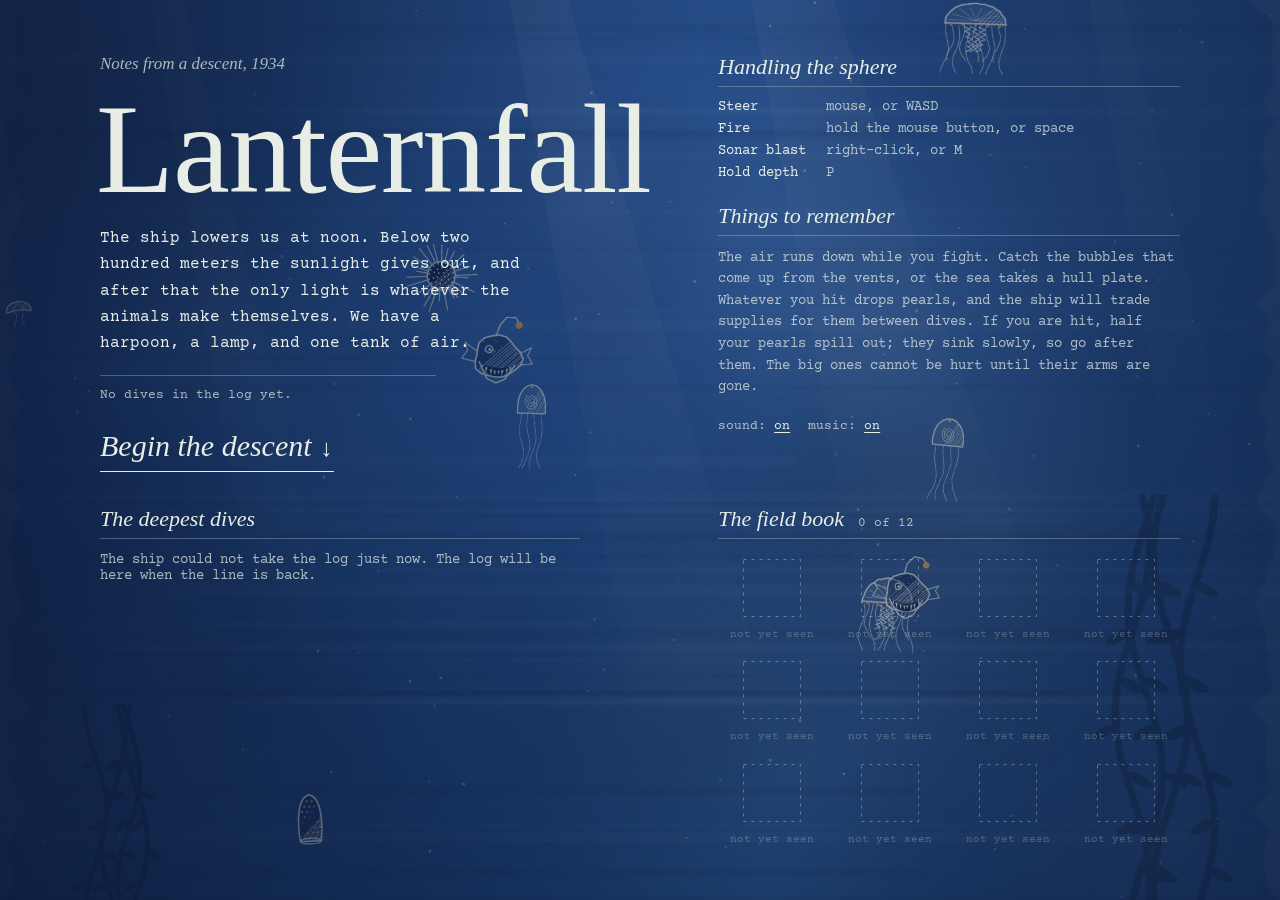
==== web/index.html @ 6cd735d4 "Host the game and its leaderboard on Simply The Supabase project behind the leaderboard is gone, so " ====
<!DOCTYPE html>
<html lang="en">
<head>
  <meta charset="utf-8">
  <meta name="viewport" content="width=device-width, initial-scale=1, maximum-scale=1, user-scalable=no, viewport-fit=cover">
  <title>Lanternfall</title>
  <meta name="description" content="A deep-sea shooter drawn like a 1930s cyanotype. Take a steel sphere down past the sunlight, log what lives there, and see how deep you get before the air runs out.">
  <meta name="theme-color" content="#20478c">
  <meta property="og:title" content="Lanternfall">
  <meta property="og:description" content="Notes from a descent. A deep-sea shooter drawn like an old cyanotype.">
  <link rel="icon" href="favicon.svg" type="image/svg+xml">
  <link rel="preconnect" href="https://fonts.googleapis.com">
  <link rel="preconnect" href="https://fonts.gstatic.com" crossorigin>
  <link href="https://fonts.googleapis.com/css2?family=Courier+Prime:ital,wght@0,400;0,700;1,400&family=IM+Fell+English:ital@0;1&display=swap" rel="stylesheet">
  <link rel="stylesheet" href="css/style.css">
</head>
<body>
  <canvas id="game"></canvas>

  <!-- HUD: typed straight onto the water, no boxes -->
  <div id="hud" class="hidden">
    <div class="hud-top">
      <p class="hud-score"><span id="score">0</span> points</p>
      <p class="hud-depth" id="depthLabel">120 m</p>
      <div class="hud-right">
        <p class="hud-stock">
          <span class="stock-item" title="Hull plates">hull <span id="hull" class="marks hull"></span></span>
          <span class="stock-item" title="Sonar charges">sonar <span id="sonarIcons" class="marks sonars"></span></span>
          <span class="stock-item purse" title="Pearls"><i class="pearl"></i><span id="pearls">0</span></span>
        </p>
        <button id="pauseBtn" class="pause-btn" aria-label="Pause">&#8214;</button>
      </div>
    </div>

    <div class="hud-bottom">
      <p class="hud-weapon"><span id="weaponName">harpoon</span>, <span id="grade">grade I</span></p>
      <p id="o2Box" class="hud-air">air <span id="o2Cells" class="air-cells"></span></p>
    </div>

    <button id="sonarBtn" class="sonar-btn" aria-label="Fire a sonar blast">
      <span>sonar</span>
      <b id="sonarCount">1</b>
    </button>
  </div>

  <!-- One line of advice at a time, the first time it is needed -->
  <p id="hintLine" class="hint-line hidden" aria-live="polite"><span class="hint-mark">Note</span> <span id="hintText"></span></p>

  <!-- A plate for the field book, shown the first time a species is taken -->
  <aside id="plateToast" class="plate-toast hidden" aria-live="polite">
    <canvas id="toastCanvas"></canvas>
    <div>
      <p class="toast-head">New entry in the book</p>
      <p class="latin" id="toastLatin"></p>
      <p class="common" id="toastCommon"></p>
      <p class="toast-note" id="toastNote"></p>
    </div>
  </aside>

  <!-- Title page -->
  <div id="menu" class="screen menu">
    <div class="title-page">
      <header class="masthead">
        <p class="overline">Notes from a descent, 1934</p>
        <h1 class="logo">Lanternfall</h1>
        <p class="lede">The ship lowers us at noon. Below two hundred meters the sunlight gives out, and after that the only light is whatever the animals make themselves. We have a harpoon, a lamp, and one tank of air.</p>
        <p class="record" id="record">No dives in the log yet.</p>
        <button id="playBtn" class="begin">Begin the descent <span aria-hidden="true">&darr;</span></button>
      </header>

      <section class="board">
        <h2>The deepest dives</h2>
        <ol id="boardList" class="board-list"><li class="board-note">Asking the ship&hellip;</li></ol>
        <p class="signed-as hidden" id="signedAs"><span id="signedAsText"></span> <button type="button" id="renameBtn" class="link">change</button></p>
        <form id="nameForm" class="sign hidden" autocomplete="off">
          <label for="nameInput">The name your dives go in the log under. Nobody else can take it.</label>
          <div class="sign-row">
            <input id="nameInput" name="name" maxlength="16" placeholder="your name" spellcheck="false" required>
            <button type="submit" class="plain">Sign</button>
          </div>
          <p class="sign-status" id="nameStatus" aria-live="polite"></p>
        </form>
      </section>

      <section class="notes">
        <h2>Handling the sphere</h2>
        <dl class="handling desktop-only">
          <dt>Steer</dt><dd>mouse, or WASD</dd>
          <dt>Fire</dt><dd>hold the mouse button, or space</dd>
          <dt>Sonar blast</dt><dd>right-click, or M</dd>
          <dt>Hold depth</dt><dd>P</dd>
        </dl>
        <dl class="handling touch-only">
          <dt>Steer</dt><dd>drag anywhere</dd>
          <dt>Fire</dt><dd>automatic while you touch</dd>
          <dt>Sonar blast</dt><dd>the round button</dd>
        </dl>

        <h2>Things to remember</h2>
        <p class="prose">The air runs down while you fight. Catch the bubbles that come up from the vents, or the sea takes a hull plate. Whatever you hit drops pearls, and the ship will trade supplies for them between dives. If you are hit, half your pearls spill out; they sink slowly, so go after them. The big ones cannot be hurt until their arms are gone.</p>

        <div class="switches">
          <button class="switch" data-toggle="sfx">sound: <span class="state">on</span></button>
          <button class="switch" data-toggle="music">music: <span class="state">on</span></button>
        </div>
      </section>

      <section class="book">
        <h2>The field book <span class="count" id="speciesCount">0 of 12</span></h2>
        <div id="plateGrid" class="plate-grid"></div>
      </section>
    </div>
  </div>

  <!-- Pause -->
  <div id="pause" class="screen hidden">
    <div class="sheet">
      <h2>Holding at <span id="pauseDepth">0</span> m</h2>
      <p class="prose">The winch is stopped. Nothing out there is moving either.</p>
      <div class="actions">
        <button id="resumeBtn" class="begin small">Carry on</button>
        <button id="restartBtn" class="plain">Start over</button>
        <button id="quitBtn" class="plain">Surface</button>
      </div>
      <div class="switches">
        <button class="switch" data-toggle="sfx">sound: <span class="state">on</span></button>
        <button class="switch" data-toggle="music">music: <span class="state">on</span></button>
      </div>
    </div>
  </div>

  <!-- Supplies lowered from the ship between waves -->
  <div id="dock" class="screen hidden">
    <div class="sheet dock-sheet">
      <p class="overline">Stopped at <span id="dockDepth">120</span> m. The ship has topped up the air.</p>
      <h2>Supplies from the ship</h2>
      <p class="purse-line">In the basket: <i class="pearl"></i><b id="dockPearls">0</b> pearls</p>
      <div id="dockItems" class="shop"></div>
      <button id="diveBtn" class="begin small">Go deeper <span aria-hidden="true">&darr;</span></button>
    </div>
  </div>

  <!-- The last entry -->
  <div id="gameover" class="screen hidden">
    <div class="sheet last-entry">
      <p class="overline">Last entry</p>
      <h2>The line went quiet at <span id="goDepth">0</span> m.</h2>
      <p class="prose">That is <span id="goZone">sunlit water</span>. Before the telephone cut out we had taken <b id="goKills">0</b> of them and brought up <b id="goPearls">0</b> pearls. The field book has <b id="goSpecies">0 of 12</b> species in it.</p>
      <p class="score-line">Score for the dive: <b id="goScore">0</b></p>
      <p class="prose small" id="goBest"></p>
      <form id="signForm" class="sign" autocomplete="off">
        <label for="signName" id="signLabel">Sign the log, so the others can see how deep you went. You only sign once; after that every dive goes in by itself.</label>
        <div class="sign-row" id="signRow">
          <input id="signName" name="name" maxlength="16" placeholder="your name" spellcheck="false" required>
          <button type="submit" id="signBtn" class="plain">Sign</button>
        </div>
        <p class="sign-status" id="signStatus" aria-live="polite"></p>
      </form>
      <div class="actions">
        <button id="againBtn" class="begin small">Send down another sphere</button>
        <button id="goMenuBtn" class="plain">Back to the title page</button>
      </div>
    </div>
  </div>

  <script src="js/util.js"></script>
  <script src="js/audio.js"></script>
  <script src="js/sprites.js"></script>
  <script src="js/background.js"></script>
  <script src="js/entities.js"></script>
  <script src="js/weapons.js"></script>
  <script src="js/waves.js"></script>
  <script src="js/bosses.js"></script>
  <script src="js/leaderboard.js"></script>
  <script src="js/core.js"></script>
  <script src="js/input.js"></script>
  <script src="js/render.js"></script>
  <script src="js/ui.js"></script>
  <script src="js/main.js"></script>
</body>
</html>
---- web/css/style.css ----
/* Lanternfall. The whole thing is a cyanotype: paper-white on Prussian blue,
   one warm amber for things that give off light, and nothing else.
   Type is a 17th-century face for headings and a typewriter for everything else. */

:root {
  --blue: #20478c;
  --blue-deep: #0b1d44;
  --blue-dim: rgba(8, 20, 50, 0.72);
  --paper: #e8eee6;
  --paper-dim: rgba(232, 238, 230, 0.72);
  --paper-faint: rgba(232, 238, 230, 0.28);
  --amber: #f2a93b;
  --fell: 'IM Fell English', Georgia, 'Times New Roman', serif;
  --type: 'Courier Prime', 'Courier New', Courier, monospace;
  --safe-t: env(safe-area-inset-top, 0px);
  --safe-b: env(safe-area-inset-bottom, 0px);
  --safe-l: env(safe-area-inset-left, 0px);
  --safe-r: env(safe-area-inset-right, 0px);
}

* { box-sizing: border-box; margin: 0; padding: 0; }

html, body {
  height: 100%;
  background: var(--blue);
  color: var(--paper);
  font-family: var(--type);
  font-size: 15px;
  overflow: hidden;
  user-select: none;
  -webkit-user-select: none;
  -webkit-tap-highlight-color: transparent;
  overscroll-behavior: none;
}

#game { position: fixed; inset: 0; display: block; touch-action: none; }
body.hide-cursor, body.hide-cursor #game { cursor: none; }

.hidden { display: none !important; }

button { font: inherit; color: inherit; border: 0; background: none; cursor: pointer; text-align: left; }
button:focus-visible { outline: 1px dashed var(--amber); outline-offset: 4px; }

.touch-only { display: none !important; }
body.touch .touch-only { display: grid !important; }
body.touch .desktop-only { display: none !important; }

h1, h2 { font-family: var(--fell); font-weight: 400; }
b { font-weight: 700; }

.overline { font-family: var(--fell); font-style: italic; font-size: 17px; color: var(--paper-dim); }
.prose { line-height: 1.6; color: var(--paper-dim); max-width: 60ch; }
.prose.small { font-size: 13px; }
.prose b { color: var(--paper); }

/* ------------------------------------------------------------ buttons */

/* The main action is words with a pen line under them, nothing more. */
.begin {
  font-family: var(--fell); font-style: italic;
  font-size: 30px; line-height: 1.2;
  padding: 2px 0 6px;
  background-image: linear-gradient(var(--paper), var(--paper));
  background-size: 100% 1px;
  background-position: 0 100%;
  background-repeat: no-repeat;
  transition: background-size 0.25s ease, color 0.15s;
}
.begin span { font-style: normal; font-family: var(--type); font-size: 0.8em; display: inline-block; transition: transform 0.2s; }
.begin:hover { color: var(--amber); background-image: linear-gradient(var(--amber), var(--amber)); background-size: 100% 2px; }
.begin:hover span { transform: translateY(4px); }
.begin.small { font-size: 23px; }

.plain { font-size: 14px; color: var(--paper-dim); text-decoration: underline; text-underline-offset: 4px; text-decoration-thickness: 1px; }
.plain:hover { color: var(--paper); }

.switches { display: flex; gap: 18px; flex-wrap: wrap; font-size: 13px; }
.switch { color: var(--paper-dim); }
.switch .state { color: var(--paper); text-decoration: underline; text-underline-offset: 3px; }
.switch.off .state { color: var(--paper-faint); text-decoration: line-through; }
.switch:hover .state { color: var(--amber); }

/* ------------------------------------------------------------ screens */

.screen {
  position: fixed; inset: 0;
  /* children centre themselves with margin: auto, so tall content scrolls instead of being clipped at the top */
  display: flex; flex-direction: column; align-items: center; justify-content: flex-start;
  padding: calc(28px + var(--safe-t)) 16px calc(28px + var(--safe-b));
  background: rgba(8, 20, 50, 0.55);
  overflow-y: auto;
  touch-action: pan-y;
  animation: fade 0.4s ease;
}
@keyframes fade { from { opacity: 0; } to { opacity: 1; } }

/* A sheet is a printed plate: a darker field inside a double rule. */
.sheet {
  display: flex; flex-direction: column; gap: 16px;
  width: min(560px, 100%);
  margin: auto 0;
  padding: 30px 30px 26px;
  background: var(--blue-dim);
  border: 1px solid var(--paper-faint);
  outline: 1px solid var(--paper-faint);
  outline-offset: 5px;
}
.sheet h2 { font-size: 36px; line-height: 1.1; }
.actions { display: flex; align-items: baseline; gap: 26px; flex-wrap: wrap; margin-top: 6px; }

/* ------------------------------------------------------------ title page */

.menu { background: linear-gradient(90deg, rgba(8, 20, 50, 0.7), rgba(8, 20, 50, 0.25) 60%, rgba(8, 20, 50, 0.45)); }

.title-page {
  display: grid;
  grid-template-columns: minmax(0, 1.2fr) minmax(0, 1fr);
  grid-template-areas: 'mast notes' 'board book';
  column-gap: 64px; row-gap: 34px;
  width: 100%; max-width: 1080px;
  margin: auto 0;
}
.masthead { grid-area: mast; align-self: end; display: flex; flex-direction: column; align-items: flex-start; gap: 18px; }
.notes { grid-area: notes; display: flex; flex-direction: column; gap: 12px; }
.book { grid-area: book; }
.board { grid-area: board; align-self: start; max-width: 480px; }

.logo {
  font-size: clamp(64px, 10vw, 128px);
  line-height: 0.9;
  letter-spacing: -0.01em;
  margin-left: -4px;
}
.lede { font-size: 16px; line-height: 1.65; max-width: 42ch; }
.record { font-size: 13px; color: var(--paper-dim); padding-top: 12px; border-top: 1px solid var(--paper-faint); width: min(100%, 42ch); }
.masthead .begin { margin-top: 6px; }

.notes h2, .book h2, .board h2 {
  font-size: 22px; font-style: italic;
  padding-bottom: 6px;
  border-bottom: 1px solid var(--paper-faint);
}
.notes h2:not(:first-child) { margin-top: 10px; }
.notes .prose { font-size: 13.5px; }
.notes .switches { margin-top: 8px; }

.handling { display: grid; grid-template-columns: auto 1fr; column-gap: 20px; row-gap: 6px; font-size: 13.5px; }
.handling dt { color: var(--paper); }
.handling dd { color: var(--paper-dim); }

.count { font-family: var(--type); font-style: normal; font-size: 13px; color: var(--paper-dim); margin-left: 8px; }

.plate-grid { display: grid; grid-template-columns: repeat(4, minmax(0, 1fr)); gap: 14px 10px; margin-top: 14px; }
.plate { display: flex; flex-direction: column; align-items: center; gap: 6px; }
.plate canvas { width: 70px; height: 70px; }
.plate figcaption { font-family: var(--fell); font-style: italic; font-size: 13px; text-align: center; line-height: 1.15; }
.plate.unknown figcaption { color: var(--paper-faint); font-family: var(--type); font-style: normal; font-size: 11px; }

/* ------------------------------------------------------------ the deepest dives */

.board-list { list-style: none; margin-top: 8px; font-size: 13.5px; }
.board-list li { display: grid; grid-template-columns: 26px 1fr auto auto; gap: 14px; align-items: baseline; padding: 5px 0; border-bottom: 1px dotted var(--paper-faint); }
.board-list .n { color: var(--paper-dim); }
.board-list .who { font-family: var(--fell); font-style: italic; font-size: 17px; overflow: hidden; text-overflow: ellipsis; white-space: nowrap; }
.board-list .dep { color: var(--paper-dim); text-align: right; }
.board-list .pts { text-align: right; min-width: 64px; }
.board-list li.me .who, .board-list li.me .pts { color: var(--amber); }
.board-list li.board-note { display: block; color: var(--paper-dim); border: 0; }

.sign { display: flex; flex-direction: column; gap: 8px; padding-top: 12px; border-top: 1px solid var(--paper-faint); font-size: 13px; color: var(--paper-dim); }
.sign-row { display: flex; align-items: baseline; gap: 16px; }
.sign input {
  flex: 1; min-width: 0;
  font-family: var(--fell); font-style: italic; font-size: 22px;
  color: var(--paper);
  background: none; border: 0; border-bottom: 1px solid var(--paper-dim);
  padding: 2px 0 4px;
  user-select: text; -webkit-user-select: text;
}
.sign input::placeholder { color: var(--paper-faint); }
.sign input:focus { outline: none; border-bottom-color: var(--amber); }
.sign-status { min-height: 1.2em; color: var(--paper); }
.sign-status.err { color: var(--amber); }
.sign.done .sign-row, .sign.done label { display: none; }
.board .sign { margin-top: 14px; }
.signed-as { margin-top: 10px; font-size: 13px; color: var(--paper-dim); }
.signed-as b { font-family: var(--fell); font-style: italic; font-weight: normal; font-size: 16px; color: var(--paper); }
.link { font-size: 13px; color: var(--paper-dim); text-decoration: underline; text-underline-offset: 3px; text-decoration-thickness: 1px; }
.link:hover { color: var(--paper); }
.board-list li.gap { display: block; color: var(--paper-faint); border: 0; padding: 0; text-align: center; }

/* ------------------------------------------------------------ dock */

.dock-sheet h2 { margin-top: -6px; }
.purse-line { font-size: 14px; color: var(--paper-dim); display: flex; align-items: center; gap: 7px; }
.purse-line b { color: var(--paper); font-size: 18px; }

.shop { display: flex; flex-direction: column; border-top: 1px solid var(--paper-faint); }
.item {
  display: grid; grid-template-columns: 24px 1fr auto; align-items: baseline; gap: 12px;
  width: 100%; padding: 11px 6px;
  border-bottom: 1px solid var(--paper-faint);
  transition: background 0.15s;
}
.item:hover { background: rgba(232, 238, 230, 0.07); }
.item .letter { color: var(--paper-dim); }
.item-text { display: flex; flex-direction: column; gap: 3px; min-width: 0; }
.item-text b { font-family: var(--fell); font-weight: 400; font-size: 19px; }
.item-text small { font-size: 12.5px; color: var(--paper-dim); line-height: 1.4; }
.price { font-size: 13px; white-space: nowrap; }
.item:hover .price { color: var(--amber); }
.item.cant { opacity: 0.45; }
.item.maxed { opacity: 0.45; cursor: default; }
.item.maxed:hover, .item.cant:hover { background: none; }
.dock-sheet .begin { align-self: flex-end; }

/* ------------------------------------------------------------ last entry */

.last-entry h2 { font-style: italic; font-size: 38px; }
.score-line { font-size: 15px; padding-top: 12px; border-top: 1px solid var(--paper-faint); }
.score-line b { font-family: var(--fell); font-weight: 400; font-size: 30px; margin-left: 6px; }

/* ------------------------------------------------------------ small pearl mark */

.pearl {
  flex: none; display: inline-block; width: 11px; height: 11px;
  border-radius: 50%;
  background: var(--paper);
  box-shadow: inset -2px -2px 0 rgba(32, 71, 140, 0.45);
}

/* ------------------------------------------------------------ HUD */

#hud {
  position: fixed; inset: 0; pointer-events: none;
  text-shadow: 0 1px 0 var(--blue-deep), 0 0 6px rgba(8, 20, 50, 0.8);
}
.hud-top {
  position: absolute; top: calc(12px + var(--safe-t)); left: calc(16px + var(--safe-l)); right: calc(12px + var(--safe-r));
  display: flex; align-items: flex-start; justify-content: space-between; gap: 10px;
}
.hud-score { font-size: 13px; color: var(--paper-dim); padding-top: 6px; }
.hud-score span { font-family: var(--fell); font-size: 26px; color: var(--paper); margin-right: 4px; }
.hud-depth {
  position: absolute; left: 50%; transform: translateX(-50%);
  font-family: var(--fell); font-style: italic; font-size: 26px; white-space: nowrap;
}
.hud-right { display: flex; gap: 10px; align-items: flex-start; }
.hud-stock { display: flex; align-items: center; gap: 16px; font-size: 13px; color: var(--paper-dim); padding-top: 9px; }
.stock-item { display: inline-flex; align-items: center; gap: 6px; }
.purse { color: var(--paper); gap: 5px; }
.marks { display: inline-flex; align-items: center; gap: 3px; }
.marks b { margin-left: 3px; color: var(--paper); font-weight: 400; }
.hull i { width: 9px; height: 11px; background: var(--paper); }
.sonars i { width: 10px; height: 10px; border: 1px solid var(--paper); border-radius: 50%; box-shadow: inset 0 0 0 2px var(--blue), inset 0 0 0 3px var(--paper); }

.pause-btn {
  pointer-events: auto;
  width: 38px; height: 38px;
  display: grid; place-items: center;
  font-size: 20px; line-height: 1;
  border: 1px solid var(--paper-faint);
}
.pause-btn:hover { border-color: var(--paper); }

.hud-bottom {
  position: absolute; left: calc(16px + var(--safe-l)); bottom: calc(14px + var(--safe-b));
  display: flex; flex-direction: column; gap: 6px;
}
.hud-weapon { font-family: var(--fell); font-style: italic; font-size: 21px; }
.hud-air { display: flex; align-items: center; gap: 8px; font-size: 13px; color: var(--paper-dim); }
.air-cells { display: inline-flex; gap: 4px; }
.air-cells i { width: 10px; height: 10px; border-radius: 50%; border: 1px solid var(--paper-dim); }
.air-cells i.on { background: var(--paper); border-color: var(--paper); }
.hud-air.low { color: var(--amber); }
.hud-air.low .air-cells i.on { background: var(--amber); border-color: var(--amber); animation: blink 0.5s steps(2) infinite; }
@keyframes blink { 50% { opacity: 0.25; } }

.sonar-btn {
  display: none;
  position: absolute; right: calc(16px + var(--safe-r)); bottom: calc(18px + var(--safe-b));
  pointer-events: auto;
  width: 70px; height: 70px; border-radius: 50%;
  flex-direction: column; align-items: center; justify-content: center; gap: 1px;
  background: var(--blue-dim);
  border: 1px solid var(--paper);
  outline: 1px solid var(--paper-faint); outline-offset: 4px;
  text-align: center;
  font-size: 12px;
}
.sonar-btn b { font-weight: 700; font-size: 20px; line-height: 1; }
.sonar-btn:active { background: rgba(242, 169, 59, 0.25); }
body.touch .sonar-btn { display: flex; }

/* ------------------------------------------------------------ first-dive notes */

.hint-line {
  position: fixed; z-index: 6;
  left: calc(16px + var(--safe-l)); bottom: calc(78px + var(--safe-b));
  width: max-content; max-width: min(420px, calc(100% - 110px));
  padding: 8px 14px 9px;
  background: var(--blue-dim);
  border-left: 1px solid var(--amber);
  font-size: 13.5px; line-height: 1.45;
  pointer-events: none;
  animation: hint-in 0.4s ease both;
}
.hint-mark { font-family: var(--fell); font-style: italic; font-size: 16px; color: var(--amber); margin-right: 6px; }
@keyframes hint-in { from { opacity: 0; transform: translateX(-8px); } to { opacity: 1; transform: none; } }

/* ------------------------------------------------------------ field-book plate */

.plate-toast {
  position: fixed; z-index: 5;
  top: calc(64px + var(--safe-t)); right: calc(16px + var(--safe-r));
  width: min(340px, calc(100% - 32px));
  display: grid; grid-template-columns: 76px 1fr; gap: 12px; align-items: start;
  padding: 14px 16px 14px 12px;
  background: var(--blue-dim);
  border: 1px solid var(--paper-faint);
  outline: 1px solid var(--paper-faint); outline-offset: 4px;
  pointer-events: none;
  animation: plate-in 0.45s ease both;
}
@keyframes plate-in { from { opacity: 0; transform: translateY(-8px); } to { opacity: 1; transform: none; } }
.plate-toast canvas { width: 76px; height: 76px; }
.toast-head { font-size: 11px; color: var(--amber); }
.latin { font-family: var(--fell); font-style: italic; font-size: 20px; line-height: 1.15; margin-top: 2px; }
.common { font-size: 12px; color: var(--paper-dim); margin-top: 2px; }
.toast-note { font-size: 12px; line-height: 1.45; margin-top: 6px; color: var(--paper); }

/* ------------------------------------------------------------ small screens */

@media (max-width: 860px) {
  .title-page { grid-template-columns: minmax(0, 1fr); grid-template-areas: 'mast' 'board' 'notes' 'book'; row-gap: 40px; max-width: 540px; }
  .menu { background: rgba(8, 20, 50, 0.5); }
}

@media (max-width: 640px) {
  .sheet { padding: 24px 20px 22px; }
  .sheet h2 { font-size: 30px; }
  .last-entry h2 { font-size: 31px; }
  .begin { font-size: 26px; }
  .hud-depth { top: 44px; font-size: 21px; }
  .hud-score span { font-size: 21px; }
  .hud-stock { gap: 10px; font-size: 12px; }
  .stock-item.purse { display: none; }
  .hud-weapon { font-size: 18px; }
  .air-cells i { width: 8px; height: 8px; }
  .plate-grid { grid-template-columns: repeat(3, minmax(0, 1fr)); }
  .plate canvas { width: 72px; height: 72px; }
  .plate-toast { top: calc(84px + var(--safe-t)); right: 16px; }
  #hud.boss .hud-depth { display: none; }
}

@media (max-width: 380px) {
  .hud-stock .stock-item:not(.purse) { font-size: 0; gap: 0; }
  .hud-stock .stock-item:not(.purse) .marks { font-size: 12px; }
}

@media (prefers-reduced-motion: reduce) {
  .screen, .plate-toast { animation: none; }
}
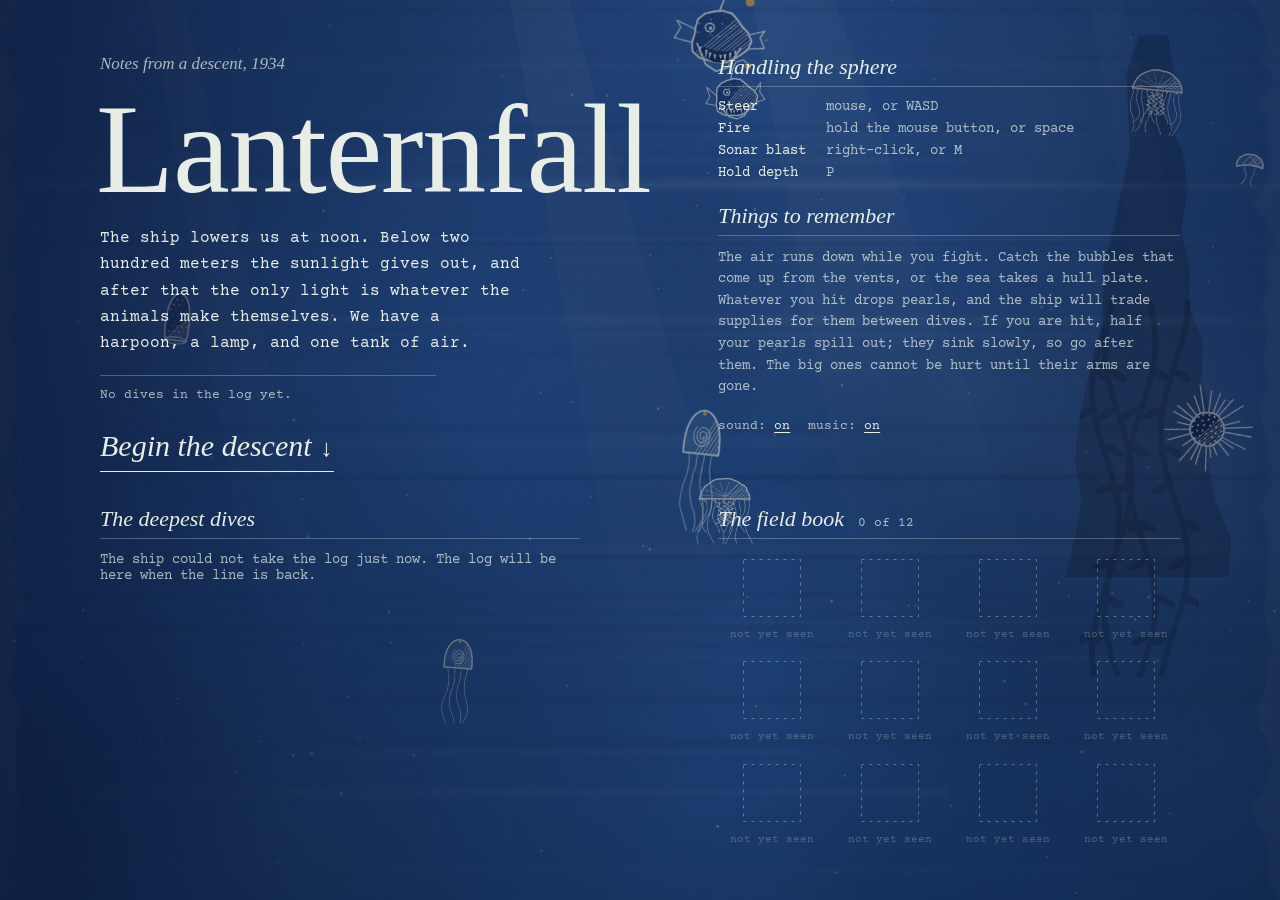
==== commit 7cea05dd: "Add the AdSense site code so Google can verify the site" ====
--- a/web/index.html
+++ b/web/index.html
@@ -13,6 +13,7 @@
   <link rel="preconnect" href="https://fonts.gstatic.com" crossorigin>
   <link href="https://fonts.googleapis.com/css2?family=Courier+Prime:ital,wght@0,400;0,700;1,400&family=IM+Fell+English:ital@0;1&display=swap" rel="stylesheet">
   <link rel="stylesheet" href="css/style.css">
+  <script async src="https://pagead2.googlesyndication.com/pagead/js/adsbygoogle.js?client=ca-pub-2275526476267750" crossorigin="anonymous"></script>
 </head>
 <body>
   <canvas id="game"></canvas>
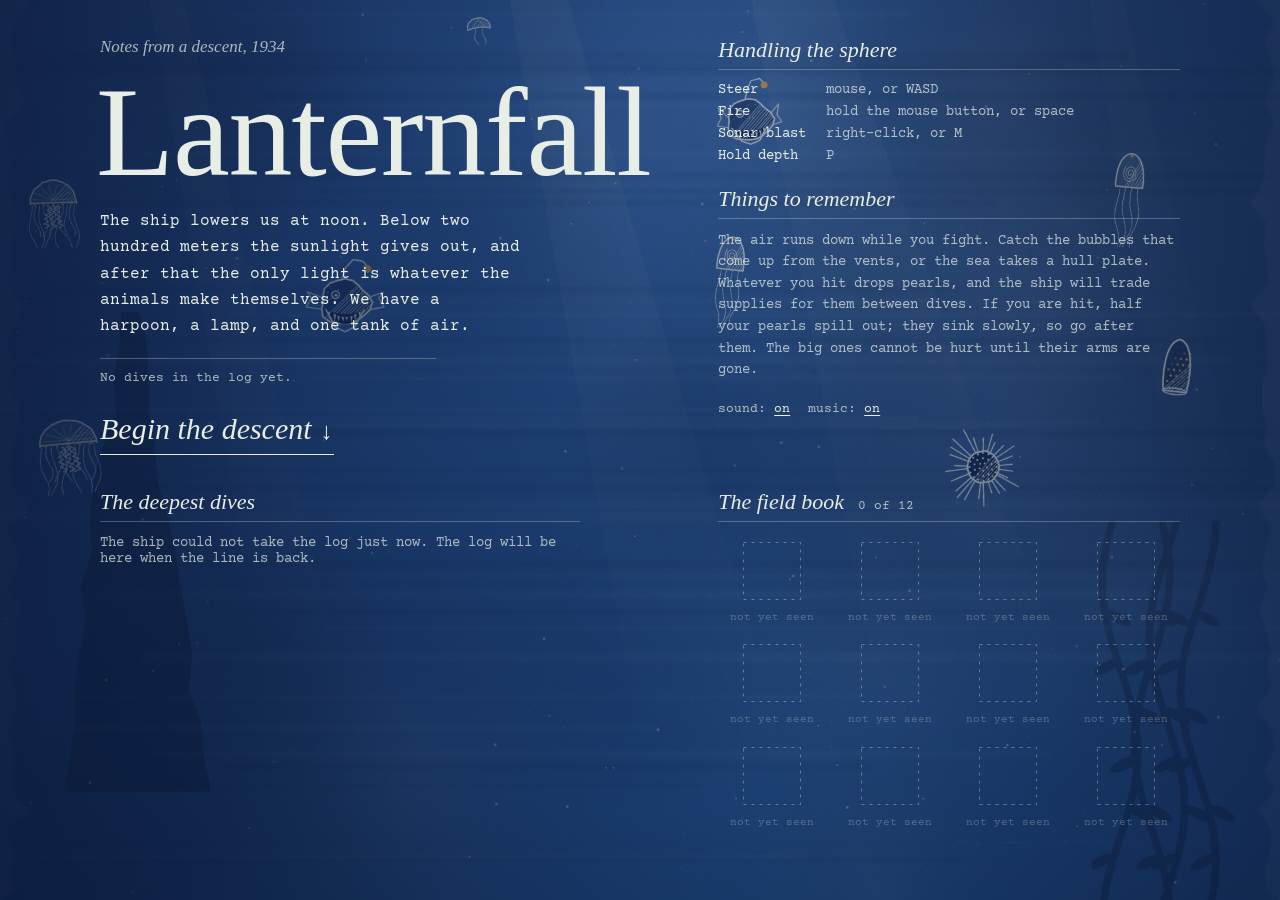
==== commit 11ac9b9e: "Show adverts in the dock, after the last entry and on the title page" ====
--- a/web/index.html
+++ b/web/index.html
@@ -13,7 +13,6 @@
   <link rel="preconnect" href="https://fonts.gstatic.com" crossorigin>
   <link href="https://fonts.googleapis.com/css2?family=Courier+Prime:ital,wght@0,400;0,700;1,400&family=IM+Fell+English:ital@0;1&display=swap" rel="stylesheet">
   <link rel="stylesheet" href="css/style.css">
-  <script async src="https://pagead2.googlesyndication.com/pagead/js/adsbygoogle.js?client=ca-pub-2275526476267750" crossorigin="anonymous"></script>
 </head>
 <body>
   <canvas id="game"></canvas>
@@ -110,6 +109,11 @@
         <h2>The field book <span class="count" id="speciesCount">0 of 12</span></h2>
         <div id="plateGrid" class="plate-grid"></div>
       </section>
+
+      <aside id="adBanner" class="ad-banner hidden" aria-label="Advertisement">
+        <p class="ad-label">Advertisement</p>
+        <div id="adSlot" class="ad-slot"></div>
+      </aside>
     </div>
   </div>
 
@@ -165,6 +169,8 @@
   </div>
 
   <script src="js/util.js"></script>
+  <script src="js/config.js"></script>
+  <script src="js/ads.js"></script>
   <script src="js/audio.js"></script>
   <script src="js/sprites.js"></script>
   <script src="js/background.js"></script>
--- a/web/css/style.css
+++ b/web/css/style.css
@@ -115,7 +115,7 @@
 .title-page {
   display: grid;
   grid-template-columns: minmax(0, 1.2fr) minmax(0, 1fr);
-  grid-template-areas: 'mast notes' 'board book';
+  grid-template-areas: 'mast notes' 'board book' 'ad ad';
   column-gap: 64px; row-gap: 34px;
   width: 100%; max-width: 1080px;
   margin: auto 0;
@@ -124,6 +124,11 @@
 .notes { grid-area: notes; display: flex; flex-direction: column; gap: 12px; }
 .book { grid-area: book; }
 .board { grid-area: board; align-self: start; max-width: 480px; }
+
+/* A plain frame, so the advert is clearly not part of the log */
+.ad-banner { grid-area: ad; justify-self: center; width: min(100%, 728px); }
+.ad-label { font-size: 11px; letter-spacing: 0.08em; text-transform: uppercase; color: var(--paper-dim); margin-bottom: 6px; }
+.ad-slot { width: 100%; min-height: 90px; border: 1px solid var(--paper-faint); overflow: hidden; }
 
 .logo {
   font-size: clamp(64px, 10vw, 128px);
@@ -332,7 +337,7 @@
 /* ------------------------------------------------------------ small screens */
 
 @media (max-width: 860px) {
-  .title-page { grid-template-columns: minmax(0, 1fr); grid-template-areas: 'mast' 'board' 'notes' 'book'; row-gap: 40px; max-width: 540px; }
+  .title-page { grid-template-columns: minmax(0, 1fr); grid-template-areas: 'mast' 'board' 'notes' 'book' 'ad'; row-gap: 40px; max-width: 540px; }
   .menu { background: rgba(8, 20, 50, 0.5); }
 }
 
